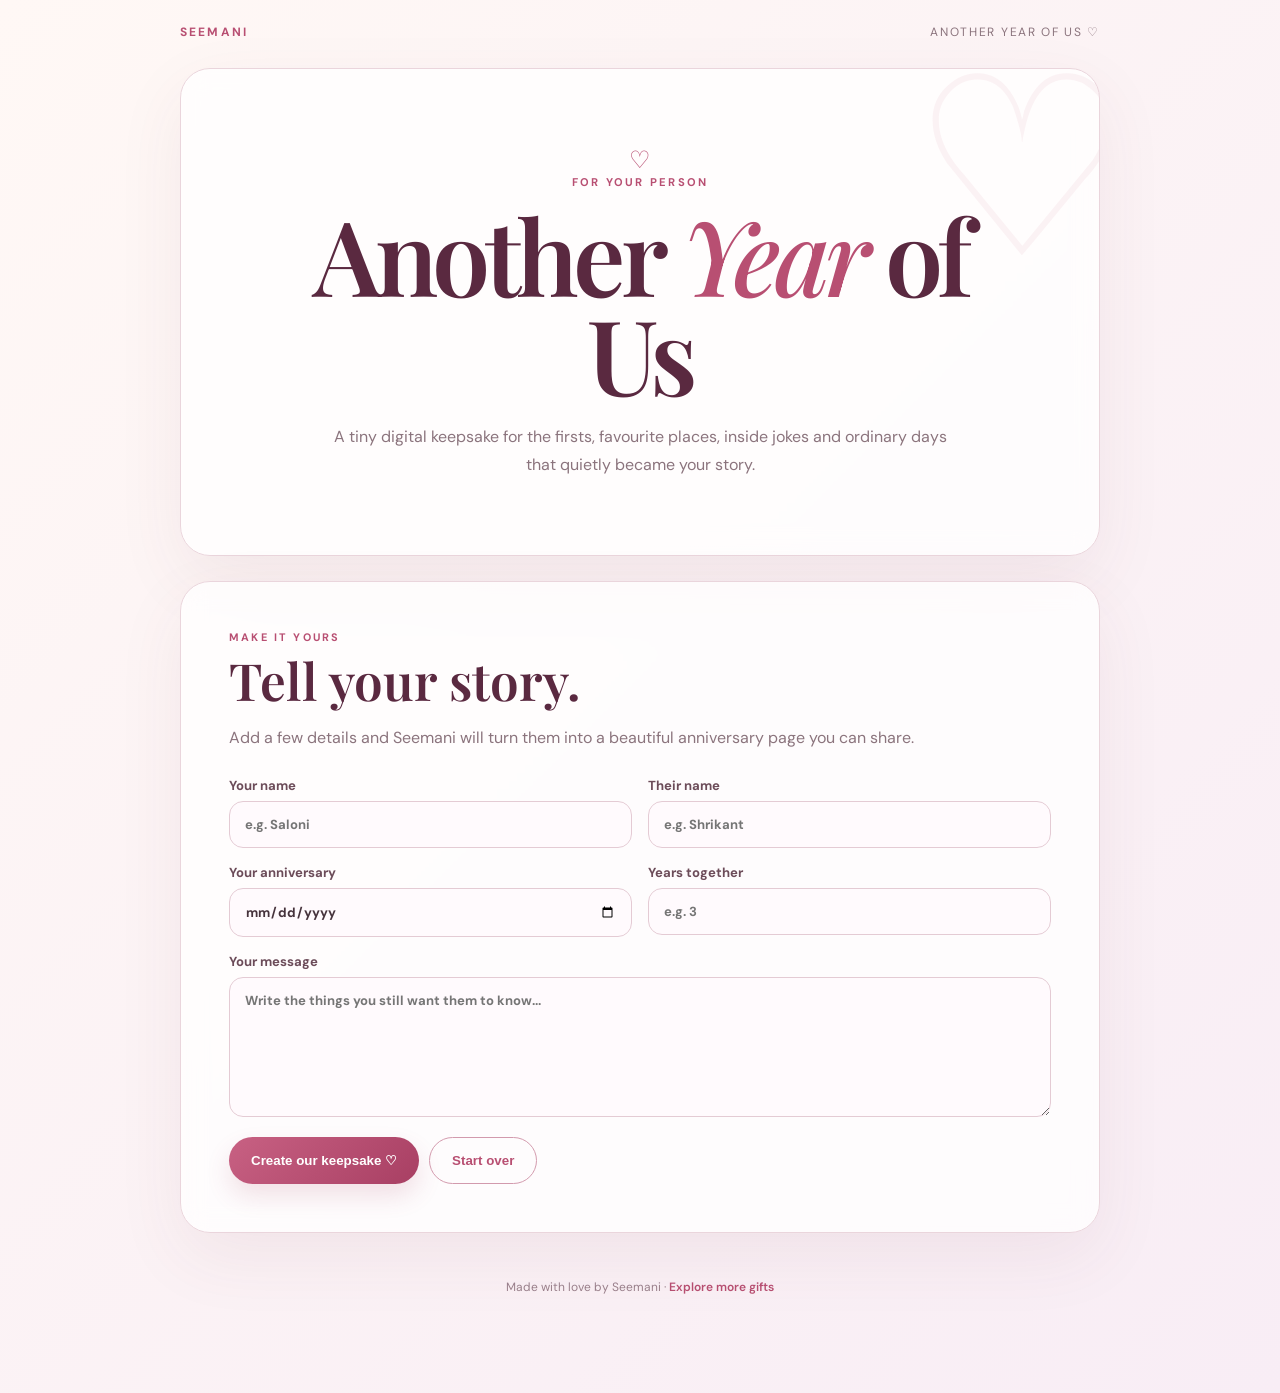
==== anniversary/index.html @ 76ec8e5f "feat: add Another Year of Us gift" ====
<!doctype html>
<html lang="en">
<head>
<meta charset="utf-8">
<meta name="viewport" content="width=device-width, initial-scale=1">
<meta name="theme-color" content="#f7dce2">
<meta name="description" content="Another Year of Us — a personalized anniversary gift from Seemani.">
<title>Another Year of Us | Seemani</title>
<link rel="preconnect" href="https://fonts.googleapis.com">
<link rel="preconnect" href="https://fonts.gstatic.com" crossorigin>
<link href="https://fonts.googleapis.com/css2?family=DM+Sans:wght@400;500;600;700&family=Playfair+Display:ital,wght@500;600;700&display=swap" rel="stylesheet">
<style>
:root{--rose:#b84f72;--deep:#5a2940;--ink:#46333c;--muted:#8b747d;--line:#ead5dc;--cream:#fffaf8;--gold:#c89b63}
*{box-sizing:border-box}html{scroll-behavior:smooth}body{margin:0;background:linear-gradient(135deg,#fff8f5,#f8edf5);color:var(--ink);font-family:"DM Sans",sans-serif}.wrap{width:min(100% - 30px,920px);margin:auto;padding:24px 0 70px}.top{display:flex;justify-content:space-between;align-items:center;color:var(--muted);font-size:.75rem;letter-spacing:.14em;text-transform:uppercase}.brand{font-weight:700;color:var(--rose);letter-spacing:.18em}.hero,.card,.result{border:1px solid var(--line);background:#ffffffc7;backdrop-filter:blur(12px);box-shadow:0 24px 70px #71364d12;border-radius:30px}.hero{margin-top:28px;padding:clamp(35px,7vw,75px);text-align:center;overflow:hidden;position:relative}.hero:before{content:"♡";position:absolute;right:-35px;top:-85px;font:250px "Playfair Display",serif;color:#b84f7210}.eyebrow{font-size:.7rem;letter-spacing:.2em;text-transform:uppercase;color:var(--rose);font-weight:700}.hero h1{font:600 clamp(3rem,9vw,6.5rem)/.95 "Playfair Display",serif;color:var(--deep);letter-spacing:-.055em;margin:16px 0}.hero h1 em{font-weight:500;color:var(--rose)}.hero p{max-width:620px;margin:20px auto 0;color:var(--muted);line-height:1.8}.heart{font-size:1.5rem;color:var(--rose);animation:pulse 2s infinite}@keyframes pulse{50%{transform:scale(1.15)}}.card{margin-top:25px;padding:clamp(24px,5vw,48px)}.label{font-size:.68rem;letter-spacing:.2em;text-transform:uppercase;color:var(--rose);font-weight:700}.title{font:600 clamp(2rem,5vw,3.2rem)/1.05 "Playfair Display",serif;color:var(--deep);margin:10px 0 12px}.copy{color:var(--muted);line-height:1.8}.grid{display:grid;grid-template-columns:1fr 1fr;gap:16px;margin-top:24px}.field{font-size:.82rem;font-weight:700;color:#6c4c59}.field.full{grid-column:1/-1}input,textarea{display:block;width:100%;margin-top:7px;border:1px solid #e4cbd4;border-radius:14px;padding:14px 15px;background:#fffafd;color:var(--ink);font:inherit;outline:none}textarea{min-height:140px;resize:vertical}input:focus,textarea:focus{border-color:#c67896;box-shadow:0 0 0 4px #c6789620}.btn{border:0;border-radius:999px;padding:15px 22px;background:linear-gradient(135deg,#c86183,#a83f63);color:#fff;font-weight:700;cursor:pointer;box-shadow:0 12px 25px #a83f6327}.btn.secondary{background:transparent;color:var(--rose);border:1px solid #d29aad;box-shadow:none}.actions{display:flex;gap:10px;flex-wrap:wrap;margin-top:20px}.result{display:none;margin-top:25px;padding:clamp(25px,5vw,55px);text-align:center;background:radial-gradient(circle at 80% 10%,#f7dbe4,#fffaf8 42%)}.result.show{display:block}.result h2{font:600 clamp(2.6rem,7vw,5rem)/1 "Playfair Display",serif;color:var(--deep);margin:12px 0}.result .date{color:var(--rose);font-weight:700;letter-spacing:.08em}.result .message{max-width:680px;margin:25px auto 0;text-align:left;white-space:pre-line;line-height:1.95;color:#604b55}.memory{display:grid;grid-template-columns:repeat(3,1fr);gap:12px;margin-top:28px}.memory div{padding:20px;border-radius:18px;background:#ffffffaa;border:1px solid #edd9df}.memory strong{display:block;color:var(--deep);font-family:"Playfair Display",serif;font-size:1.2rem;margin-bottom:6px}.memory span{font-size:.8rem;color:var(--muted)}.share{margin-top:25px;color:var(--muted);font-size:.8rem;line-height:1.7}.share input{max-width:650px;margin:8px auto 0}.footer{text-align:center;color:#9a818c;font-size:.75rem;padding:28px 0}.back{display:inline-block;margin-top:18px;color:var(--rose);text-decoration:none;font-weight:600}@media(max-width:650px){.grid,.memory{grid-template-columns:1fr}.field.full{grid-column:auto}.top{font-size:.62rem}.hero{border-radius:24px}.card,.result{border-radius:22px}.actions .btn{width:100%}}
</style>
</head>
<body>
<div class="wrap">
  <div class="top"><span class="brand">SEEMANI</span><span>another year of us ♡</span></div>
  <section class="hero">
    <div class="heart">♡</div>
    <div class="eyebrow">For your person</div>
    <h1>Another <em>Year</em> of Us</h1>
    <p>A tiny digital keepsake for the firsts, favourite places, inside jokes and ordinary days that quietly became your story.</p>
  </section>

  <section class="card" id="creator">
    <div class="label">Make it yours</div>
    <h2 class="title">Tell your story.</h2>
    <p class="copy">Add a few details and Seemani will turn them into a beautiful anniversary page you can share.</p>
    <form id="form">
      <div class="grid">
        <label class="field">Your name<input id="from" required maxlength="60" placeholder="e.g. Saloni"></label>
        <label class="field">Their name<input id="to" required maxlength="60" placeholder="e.g. Shrikant"></label>
        <label class="field">Your anniversary<input id="date" type="date"></label>
        <label class="field">Years together<input id="years" type="number" min="1" max="100" placeholder="e.g. 3"></label>
        <label class="field full">Your message<textarea id="message" required maxlength="1800" placeholder="Write the things you still want them to know..."></textarea></label>
      </div>
      <div class="actions"><button class="btn" type="submit">Create our keepsake ♡</button><button class="btn secondary" type="button" id="clear">Start over</button></div>
    </form>
  </section>

  <section class="result" id="result" aria-live="polite">
    <div class="heart">♡</div>
    <div class="label">A little piece of your story</div>
    <h2 id="names">You &amp; Me</h2>
    <div class="date" id="anniversaryText"></div>
    <p class="message" id="messageText"></p>
    <div class="memory">
      <div><strong id="yearsText">Our story</strong><span>and every chapter still to come</span></div>
      <div><strong>Firsts</strong><span>the moments that changed everything</span></div>
      <div><strong>Tomorrows</strong><span>all the little adventures ahead</span></div>
    </div>
    <div class="share">Your personalized link is ready. Copy it and send it to your person.<input id="shareUrl" readonly></div>
    <div class="actions" style="justify-content:center"><button class="btn" id="copy" type="button">Copy link</button><button class="btn secondary" id="edit" type="button">Edit keepsake</button></div>
  </section>

  <div class="footer">Made with love by Seemani · <a class="back" href="/gifts/">Explore more gifts</a></div>
</div>
<script>
(() => {
  const $ = id => document.getElementById(id);
  const form = $('form'), result = $('result');
  const fields = ['from','to','date','years','message'];
  const esc = value => String(value || '').replace(/[&<>"']/g, c => ({'&':'&amp;','<':'&lt;','>':'&gt;','"':'&quot;',"'":'&#39;'}[c]));
  const params = new URLSearchParams(location.search);

  function show(data) {
    $('names').textContent = `${data.from} & ${data.to}`;
    $('messageText').textContent = data.message;
    $('yearsText').textContent = data.years ? `${data.years} ${Number(data.years) === 1 ? 'year' : 'years'} together` : 'Our story';
    $('anniversaryText').textContent = data.date ? new Date(`${data.date}T12:00:00`).toLocaleDateString(undefined,{day:'numeric',month:'long',year:'numeric'}) : 'A story worth celebrating';
    const query = new URLSearchParams(data).toString();
    $('shareUrl').value = `${location.origin}${location.pathname}?${query}`;
    result.classList.add('show');
    result.scrollIntoView({behavior:'smooth',block:'start'});
  }

  function dataFromForm() {
    return Object.fromEntries(fields.map(id => [id, $(id).value.trim()]));
  }

  form.addEventListener('submit', e => { e.preventDefault(); show(dataFromForm()); });
  $('copy').addEventListener('click', async () => { try { await navigator.clipboard.writeText($('shareUrl').value); $('copy').textContent = 'Copied ♡'; setTimeout(() => $('copy').textContent = 'Copy link', 1600); } catch { $('shareUrl').select(); document.execCommand('copy'); } });
  $('edit').addEventListener('click', () => { $('creator').scrollIntoView({behavior:'smooth'}); });
  $('clear').addEventListener('click', () => { form.reset(); result.classList.remove('show'); history.replaceState({},'',location.pathname); $('creator').scrollIntoView({behavior:'smooth'}); });

  const incoming = Object.fromEntries(fields.map(id => [id, params.get(id) || '']));
  if (incoming.from && incoming.to && incoming.message) {
    fields.forEach(id => { $(id).value = incoming[id]; });
    show(incoming);
  }
})();
</script>
</body>
</html>
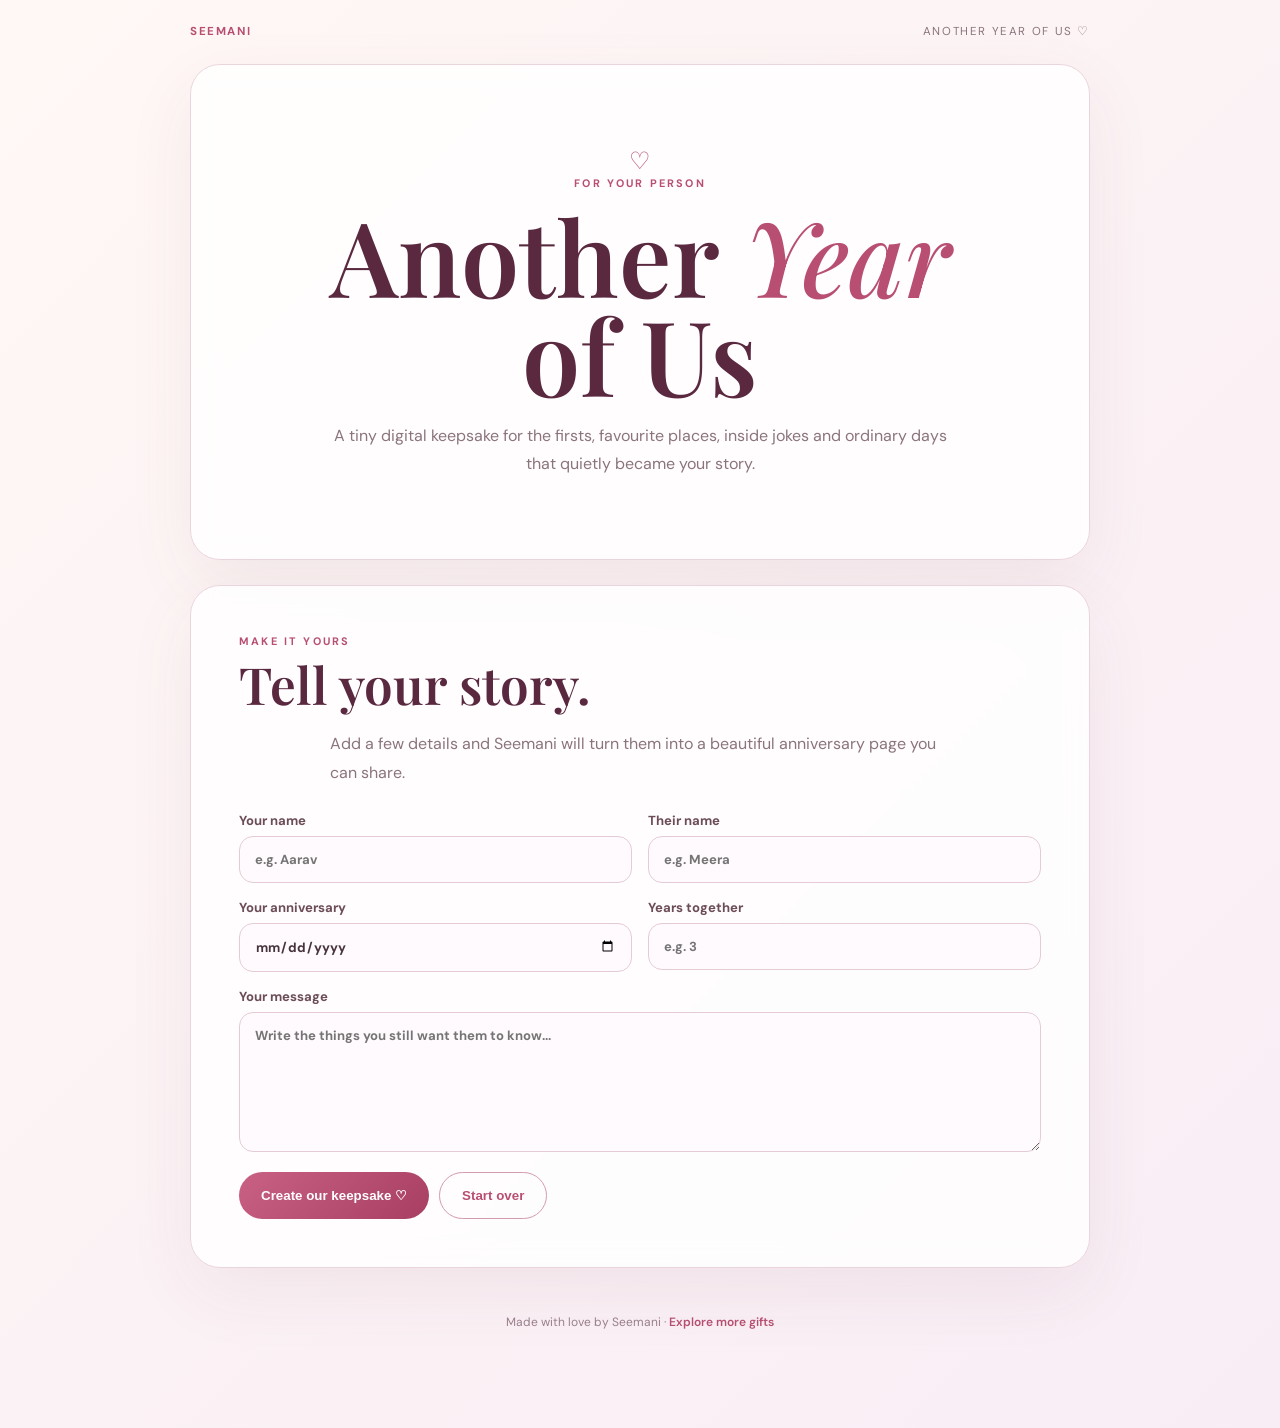
==== commit 1ea330a6: "fix: use dummy names in anniversary gift examples" ====
--- a/anniversary/index.html
+++ b/anniversary/index.html
@@ -1,96 +1,5 @@
 <!doctype html>
 <html lang="en">
-<head>
-<meta charset="utf-8">
-<meta name="viewport" content="width=device-width, initial-scale=1">
-<meta name="theme-color" content="#f7dce2">
-<meta name="description" content="Another Year of Us — a personalized anniversary gift from Seemani.">
-<title>Another Year of Us | Seemani</title>
-<link rel="preconnect" href="https://fonts.googleapis.com">
-<link rel="preconnect" href="https://fonts.gstatic.com" crossorigin>
-<link href="https://fonts.googleapis.com/css2?family=DM+Sans:wght@400;500;600;700&family=Playfair+Display:ital,wght@500;600;700&display=swap" rel="stylesheet">
-<style>
-:root{--rose:#b84f72;--deep:#5a2940;--ink:#46333c;--muted:#8b747d;--line:#ead5dc;--cream:#fffaf8;--gold:#c89b63}
-*{box-sizing:border-box}html{scroll-behavior:smooth}body{margin:0;background:linear-gradient(135deg,#fff8f5,#f8edf5);color:var(--ink);font-family:"DM Sans",sans-serif}.wrap{width:min(100% - 30px,920px);margin:auto;padding:24px 0 70px}.top{display:flex;justify-content:space-between;align-items:center;color:var(--muted);font-size:.75rem;letter-spacing:.14em;text-transform:uppercase}.brand{font-weight:700;color:var(--rose);letter-spacing:.18em}.hero,.card,.result{border:1px solid var(--line);background:#ffffffc7;backdrop-filter:blur(12px);box-shadow:0 24px 70px #71364d12;border-radius:30px}.hero{margin-top:28px;padding:clamp(35px,7vw,75px);text-align:center;overflow:hidden;position:relative}.hero:before{content:"♡";position:absolute;right:-35px;top:-85px;font:250px "Playfair Display",serif;color:#b84f7210}.eyebrow{font-size:.7rem;letter-spacing:.2em;text-transform:uppercase;color:var(--rose);font-weight:700}.hero h1{font:600 clamp(3rem,9vw,6.5rem)/.95 "Playfair Display",serif;color:var(--deep);letter-spacing:-.055em;margin:16px 0}.hero h1 em{font-weight:500;color:var(--rose)}.hero p{max-width:620px;margin:20px auto 0;color:var(--muted);line-height:1.8}.heart{font-size:1.5rem;color:var(--rose);animation:pulse 2s infinite}@keyframes pulse{50%{transform:scale(1.15)}}.card{margin-top:25px;padding:clamp(24px,5vw,48px)}.label{font-size:.68rem;letter-spacing:.2em;text-transform:uppercase;color:var(--rose);font-weight:700}.title{font:600 clamp(2rem,5vw,3.2rem)/1.05 "Playfair Display",serif;color:var(--deep);margin:10px 0 12px}.copy{color:var(--muted);line-height:1.8}.grid{display:grid;grid-template-columns:1fr 1fr;gap:16px;margin-top:24px}.field{font-size:.82rem;font-weight:700;color:#6c4c59}.field.full{grid-column:1/-1}input,textarea{display:block;width:100%;margin-top:7px;border:1px solid #e4cbd4;border-radius:14px;padding:14px 15px;background:#fffafd;color:var(--ink);font:inherit;outline:none}textarea{min-height:140px;resize:vertical}input:focus,textarea:focus{border-color:#c67896;box-shadow:0 0 0 4px #c6789620}.btn{border:0;border-radius:999px;padding:15px 22px;background:linear-gradient(135deg,#c86183,#a83f63);color:#fff;font-weight:700;cursor:pointer;box-shadow:0 12px 25px #a83f6327}.btn.secondary{background:transparent;color:var(--rose);border:1px solid #d29aad;box-shadow:none}.actions{display:flex;gap:10px;flex-wrap:wrap;margin-top:20px}.result{display:none;margin-top:25px;padding:clamp(25px,5vw,55px);text-align:center;background:radial-gradient(circle at 80% 10%,#f7dbe4,#fffaf8 42%)}.result.show{display:block}.result h2{font:600 clamp(2.6rem,7vw,5rem)/1 "Playfair Display",serif;color:var(--deep);margin:12px 0}.result .date{color:var(--rose);font-weight:700;letter-spacing:.08em}.result .message{max-width:680px;margin:25px auto 0;text-align:left;white-space:pre-line;line-height:1.95;color:#604b55}.memory{display:grid;grid-template-columns:repeat(3,1fr);gap:12px;margin-top:28px}.memory div{padding:20px;border-radius:18px;background:#ffffffaa;border:1px solid #edd9df}.memory strong{display:block;color:var(--deep);font-family:"Playfair Display",serif;font-size:1.2rem;margin-bottom:6px}.memory span{font-size:.8rem;color:var(--muted)}.share{margin-top:25px;color:var(--muted);font-size:.8rem;line-height:1.7}.share input{max-width:650px;margin:8px auto 0}.footer{text-align:center;color:#9a818c;font-size:.75rem;padding:28px 0}.back{display:inline-block;margin-top:18px;color:var(--rose);text-decoration:none;font-weight:600}@media(max-width:650px){.grid,.memory{grid-template-columns:1fr}.field.full{grid-column:auto}.top{font-size:.62rem}.hero{border-radius:24px}.card,.result{border-radius:22px}.actions .btn{width:100%}}
-</style>
-</head>
-<body>
-<div class="wrap">
-  <div class="top"><span class="brand">SEEMANI</span><span>another year of us ♡</span></div>
-  <section class="hero">
-    <div class="heart">♡</div>
-    <div class="eyebrow">For your person</div>
-    <h1>Another <em>Year</em> of Us</h1>
-    <p>A tiny digital keepsake for the firsts, favourite places, inside jokes and ordinary days that quietly became your story.</p>
-  </section>
-
-  <section class="card" id="creator">
-    <div class="label">Make it yours</div>
-    <h2 class="title">Tell your story.</h2>
-    <p class="copy">Add a few details and Seemani will turn them into a beautiful anniversary page you can share.</p>
-    <form id="form">
-      <div class="grid">
-        <label class="field">Your name<input id="from" required maxlength="60" placeholder="e.g. Saloni"></label>
-        <label class="field">Their name<input id="to" required maxlength="60" placeholder="e.g. Shrikant"></label>
-        <label class="field">Your anniversary<input id="date" type="date"></label>
-        <label class="field">Years together<input id="years" type="number" min="1" max="100" placeholder="e.g. 3"></label>
-        <label class="field full">Your message<textarea id="message" required maxlength="1800" placeholder="Write the things you still want them to know..."></textarea></label>
-      </div>
-      <div class="actions"><button class="btn" type="submit">Create our keepsake ♡</button><button class="btn secondary" type="button" id="clear">Start over</button></div>
-    </form>
-  </section>
-
-  <section class="result" id="result" aria-live="polite">
-    <div class="heart">♡</div>
-    <div class="label">A little piece of your story</div>
-    <h2 id="names">You &amp; Me</h2>
-    <div class="date" id="anniversaryText"></div>
-    <p class="message" id="messageText"></p>
-    <div class="memory">
-      <div><strong id="yearsText">Our story</strong><span>and every chapter still to come</span></div>
-      <div><strong>Firsts</strong><span>the moments that changed everything</span></div>
-      <div><strong>Tomorrows</strong><span>all the little adventures ahead</span></div>
-    </div>
-    <div class="share">Your personalized link is ready. Copy it and send it to your person.<input id="shareUrl" readonly></div>
-    <div class="actions" style="justify-content:center"><button class="btn" id="copy" type="button">Copy link</button><button class="btn secondary" id="edit" type="button">Edit keepsake</button></div>
-  </section>
-
-  <div class="footer">Made with love by Seemani · <a class="back" href="/gifts/">Explore more gifts</a></div>
-</div>
-<script>
-(() => {
-  const $ = id => document.getElementById(id);
-  const form = $('form'), result = $('result');
-  const fields = ['from','to','date','years','message'];
-  const esc = value => String(value || '').replace(/[&<>"']/g, c => ({'&':'&amp;','<':'&lt;','>':'&gt;','"':'&quot;',"'":'&#39;'}[c]));
-  const params = new URLSearchParams(location.search);
-
-  function show(data) {
-    $('names').textContent = `${data.from} & ${data.to}`;
-    $('messageText').textContent = data.message;
-    $('yearsText').textContent = data.years ? `${data.years} ${Number(data.years) === 1 ? 'year' : 'years'} together` : 'Our story';
-    $('anniversaryText').textContent = data.date ? new Date(`${data.date}T12:00:00`).toLocaleDateString(undefined,{day:'numeric',month:'long',year:'numeric'}) : 'A story worth celebrating';
-    const query = new URLSearchParams(data).toString();
-    $('shareUrl').value = `${location.origin}${location.pathname}?${query}`;
-    result.classList.add('show');
-    result.scrollIntoView({behavior:'smooth',block:'start'});
-  }
-
-  function dataFromForm() {
-    return Object.fromEntries(fields.map(id => [id, $(id).value.trim()]));
-  }
-
-  form.addEventListener('submit', e => { e.preventDefault(); show(dataFromForm()); });
-  $('copy').addEventListener('click', async () => { try { await navigator.clipboard.writeText($('shareUrl').value); $('copy').textContent = 'Copied ♡'; setTimeout(() => $('copy').textContent = 'Copy link', 1600); } catch { $('shareUrl').select(); document.execCommand('copy'); } });
-  $('edit').addEventListener('click', () => { $('creator').scrollIntoView({behavior:'smooth'}); });
-  $('clear').addEventListener('click', () => { form.reset(); result.classList.remove('show'); history.replaceState({},'',location.pathname); $('creator').scrollIntoView({behavior:'smooth'}); });
-
-  const incoming = Object.fromEntries(fields.map(id => [id, params.get(id) || '']));
-  if (incoming.from && incoming.to && incoming.message) {
-    fields.forEach(id => { $(id).value = incoming[id]; });
-    show(incoming);
-  }
-})();
-</script>
-</body>
-</html>
+<head><meta charset="utf-8"><meta name="viewport" content="width=device-width,initial-scale=1"><meta name="theme-color" content="#f7dce2"><title>Another Year of Us | Seemani</title><meta name="description" content="Create a personalized digital anniversary keepsake with Seemani."><link rel="preconnect" href="https://fonts.googleapis.com"><link rel="preconnect" href="https://fonts.gstatic.com" crossorigin><link href="https://fonts.googleapis.com/css2?family=DM+Sans:wght@400;500;600;700&family=Playfair+Display:ital,wght@500;600;700&display=swap" rel="stylesheet"><style>
+:root{--rose:#b84f72;--deep:#5a2940;--muted:#8b747d;--line:#ead5dc}*{box-sizing:border-box}body{margin:0;background:linear-gradient(135deg,#fff8f5,#f8edf5);color:#46333c;font-family:"DM Sans",sans-serif}.wrap{width:min(100% - 30px,900px);margin:auto;padding:24px 0 70px}.top{display:flex;justify-content:space-between;color:var(--muted);font-size:.72rem;letter-spacing:.14em;text-transform:uppercase}.brand{font-weight:700;color:var(--rose)}.hero,.card,.result{margin-top:25px;border:1px solid var(--line);border-radius:30px;background:#ffffffd0;backdrop-filter:blur(12px);box-shadow:0 24px 70px #71364d12}.hero{text-align:center;padding:clamp(40px,8vw,80px)}.eyebrow,.label{font-size:.68rem;letter-spacing:.2em;text-transform:uppercase;color:var(--rose);font-weight:700}.hero h1{font:600 clamp(3rem,9vw,6.5rem)/.95 "Playfair Display",serif;color:var(--deep);margin:16px 0}.hero h1 em{color:var(--rose);font-weight:500}.hero p,.copy{max-width:620px;margin:18px auto 0;color:var(--muted);line-height:1.8}.heart{color:var(--rose);font-size:1.5rem}.card{padding:clamp(24px,5vw,48px)}.title{font:600 clamp(2rem,5vw,3.2rem)/1.05 "Playfair Display",serif;color:var(--deep);margin:10px 0}.grid{display:grid;grid-template-columns:1fr 1fr;gap:16px;margin-top:24px}.field{font-size:.82rem;font-weight:700;color:#6c4c59}.full{grid-column:1/-1}input,textarea{display:block;width:100%;margin-top:7px;border:1px solid #e4cbd4;border-radius:14px;padding:14px 15px;background:#fffafd;color:#46333c;font:inherit;outline:none}textarea{min-height:140px;resize:vertical}.actions{display:flex;gap:10px;flex-wrap:wrap;margin-top:20px}.btn{border:0;border-radius:999px;padding:15px 22px;background:linear-gradient(135deg,#c86183,#a83f63);color:#fff;font-weight:700;cursor:pointer}.btn.secondary{background:transparent;color:var(--rose);border:1px solid #d29aad}.result{display:none;padding:clamp(25px,5vw,55px);text-align:center;background:radial-gradient(circle at 80% 10%,#f7dbe4,#fffaf8 42%)}.result.show{display:block}.result h2{font:600 clamp(2.6rem,7vw,5rem)/1 "Playfair Display",serif;color:var(--deep);margin:12px 0}.date{color:var(--rose);font-weight:700}.message{max-width:680px;margin:25px auto 0;text-align:left;white-space:pre-line;line-height:1.95;color:#604b55}.memory{display:grid;grid-template-columns:repeat(3,1fr);gap:12px;margin-top:28px}.memory div{padding:20px;border-radius:18px;background:#ffffffaa;border:1px solid #edd9df}.memory strong{display:block;color:var(--deep);font-family:"Playfair Display",serif;font-size:1.2rem;margin-bottom:6px}.memory span{font-size:.8rem;color:var(--muted)}.share{margin-top:25px;color:var(--muted);font-size:.8rem;line-height:1.7}.share input{max-width:650px;margin:8px auto}.footer{text-align:center;color:#9a818c;font-size:.75rem;padding:28px 0}.back{display:inline-block;margin-top:18px;color:var(--rose);text-decoration:none;font-weight:600}@media(max-width:650px){.grid,.memory{grid-template-columns:1fr}.full{grid-column:auto}.actions .btn{width:100%}}
+</style></head><body><div class="wrap"><div class="top"><span class="brand">SEEMANI</span><span>another year of us ♡</span></div><section class="hero"><div class="heart">♡</div><div class="eyebrow">For your person</div><h1>Another <em>Year</em> of Us</h1><p>A tiny digital keepsake for the firsts, favourite places, inside jokes and ordinary days that quietly became your story.</p></section><section class="card" id="creator"><div class="label">Make it yours</div><h2 class="title">Tell your story.</h2><p class="copy">Add a few details and Seemani will turn them into a beautiful anniversary page you can share.</p><form id="form"><div class="grid"><label class="field">Your name<input id="from" required maxlength="60" placeholder="e.g. Aarav"></label><label class="field">Their name<input id="to" required maxlength="60" placeholder="e.g. Meera"></label><label class="field">Your anniversary<input id="date" type="date"></label><label class="field">Years together<input id="years" type="number" min="1" max="100" placeholder="e.g. 3"></label><label class="field full">Your message<textarea id="message" required maxlength="1800" placeholder="Write the things you still want them to know..."></textarea></label></div><div class="actions"><button class="btn" type="submit">Create our keepsake ♡</button><button class="btn secondary" type="button" id="clear">Start over</button></div></form></section><section class="result" id="result" aria-live="polite"><div class="heart">♡</div><div class="label">A little piece of your story</div><h2 id="names">You &amp; Me</h2><div class="date" id="anniversaryText"></div><p class="message" id="messageText"></p><div class="memory"><div><strong id="yearsText">Our story</strong><span>and every chapter still to come</span></div><div><strong>Firsts</strong><span>the moments that changed everything</span></div><div><strong>Tomorrows</strong><span>all the little adventures ahead</span></div></div><div class="share">Your personalized link is ready. Copy it and send it to your person.<input id="shareUrl" readonly></div><div class="actions" style="justify-content:center"><button class="btn" id="copy" type="button">Copy link</button><button class="btn secondary" id="edit" type="button">Edit keepsake</button></div></section><div class="footer">Made with love by Seemani · <a class="back" href="/gifts/">Explore more gifts</a></div></div><script>(()=>{const $=id=>document.getElementById(id),form=$("form"),result=$("result"),fields=["from","to","date","years","message"],params=new URLSearchParams(location.search);function show(data){$("names").textContent=`${data.from} & ${data.to}`;$("messageText").textContent=data.message;$("yearsText").textContent=data.years?`${data.years} ${Number(data.years)===1?"year":"years"} together`:"Our story";$("anniversaryText").textContent=data.date?new Date(`${data.date}T12:00:00`).toLocaleDateString(undefined,{day:"numeric",month:"long",year:"numeric"}):"A story worth celebrating";$("shareUrl").value=`${location.origin}${location.pathname}?${new URLSearchParams(data).toString()}`;result.classList.add("show");result.scrollIntoView({behavior:"smooth",block:"start"})}function data(){return Object.fromEntries(fields.map(id=>[id,$(id).value.trim()]))}form.addEventListener("submit",e=>{e.preventDefault();show(data())});$("copy").addEventListener("click",async()=>{try{await navigator.clipboard.writeText($("shareUrl").value);$("copy").textContent="Copied ♡";setTimeout(()=>$("copy").textContent="Copy link",1600)}catch{$("shareUrl").select();document.execCommand("copy")}});$("edit").addEventListener("click",()=>$("creator").scrollIntoView({behavior:"smooth"}));$("clear").addEventListener("click",()=>{form.reset();result.classList.remove("show");history.replaceState({},"",location.pathname);$("creator").scrollIntoView({behavior:"smooth"})});const incoming=Object.fromEntries(fields.map(id=>[id,params.get(id)||""]));if(incoming.from&&incoming.to&&incoming.message){fields.forEach(id=>$(id).value=incoming[id]);show(incoming)}})();</script></body></html>
